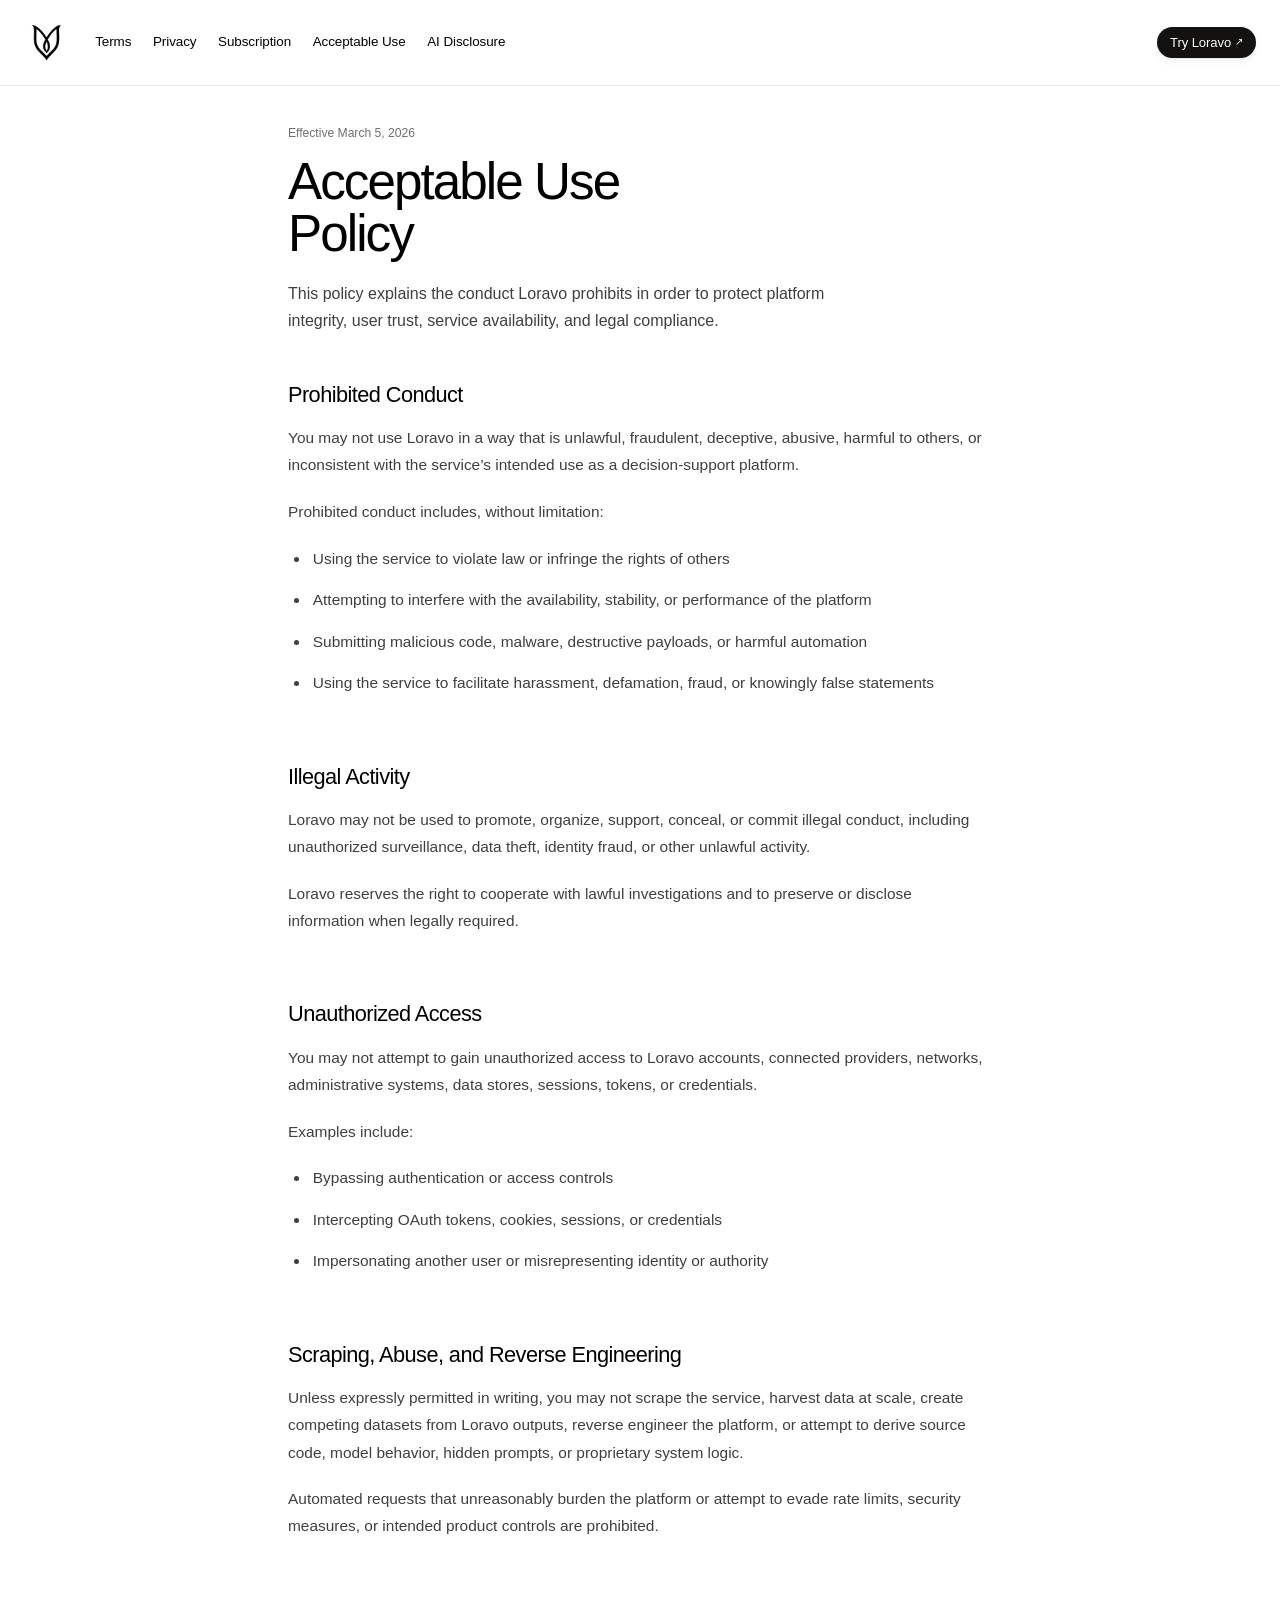
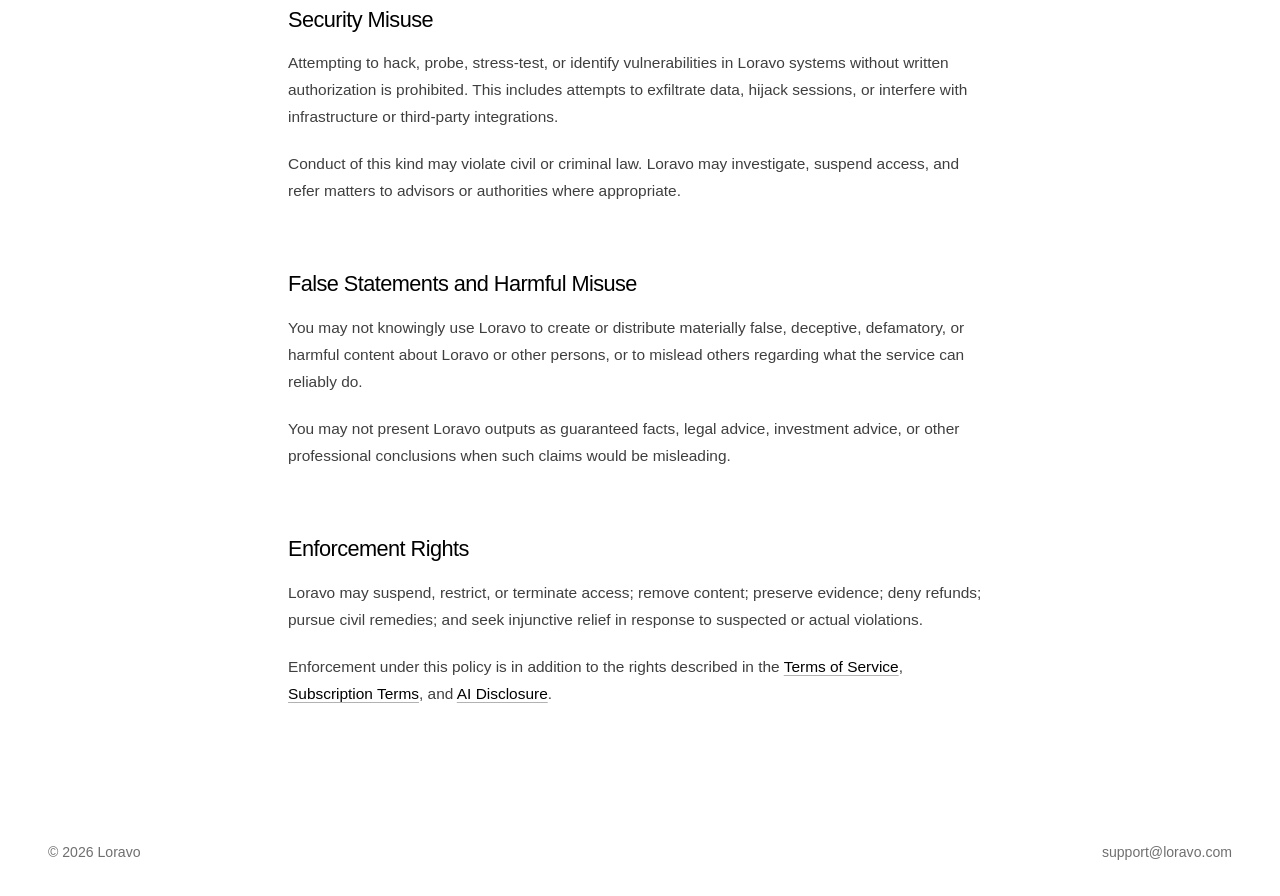
==== acceptable-use.html @ 1b4eaa08 "Update Gmail OAuth and backend" ====
<!DOCTYPE html>
<html lang="en">
<head>
  <meta charset="UTF-8" />
  <meta name="viewport" content="width=device-width, initial-scale=1.0" />
  <title>Acceptable Use Policy | Loravo Legal</title>
  <meta
    name="description"
    content="Loravo Acceptable Use Policy covering prohibited conduct, security misuse, reverse engineering, false statements, and enforcement."
  />
  <link rel="stylesheet" href="style.css" />
  <script src="script.js" defer></script>
</head>
<body data-page="Acceptable Use Policy">
  <header class="site-header">
    <div class="nav-container">
      <div class="header-left">
        <a href="index.html" class="site-logo" aria-label="Loravo home">
          <img src="logo.png" alt="Loravo logo" class="site-logo-mark" />
        </a>

        <nav class="site-nav" id="site-nav" aria-label="Legal">
          <a href="index.html">Terms</a>
          <a href="privacy.html">Privacy</a>
          <a href="subscription.html">Subscription</a>
          <a href="acceptable-use.html" class="active" aria-current="page">Acceptable Use</a>
          <a href="ai-disclosure.html">AI Disclosure</a>
        </nav>
      </div>

      <div class="header-right">
        <a href="index.html" class="site-cta">Try Loravo <span aria-hidden="true">↗</span></a>
      </div>

      <button
        class="nav-toggle"
        type="button"
        aria-expanded="false"
        aria-controls="site-nav"
        aria-label="Open navigation"
      >
        <span></span>
        <span></span>
      </button>
    </div>
  </header>

  <main class="page-shell">
    <section class="page-intro">
      <div class="title-block">
        <p class="meta">Effective March 5, 2026</p>
        <h1>Acceptable Use Policy</h1>
        <p class="intro">
          This policy explains the conduct Loravo prohibits in order to protect platform integrity, user trust,
          service availability, and legal compliance.
        </p>
      </div>
    </section>

    <article class="legal-document">
        <section id="prohibited">
          <h2>Prohibited Conduct</h2>
          <p>
            You may not use Loravo in a way that is unlawful, fraudulent, deceptive, abusive, harmful to others,
            or inconsistent with the service’s intended use as a decision-support platform.
          </p>
          <p>Prohibited conduct includes, without limitation:</p>
          <ul>
            <li>Using the service to violate law or infringe the rights of others</li>
            <li>Attempting to interfere with the availability, stability, or performance of the platform</li>
            <li>Submitting malicious code, malware, destructive payloads, or harmful automation</li>
            <li>Using the service to facilitate harassment, defamation, fraud, or knowingly false statements</li>
          </ul>
        </section>

        <section id="illegal">
          <h2>Illegal Activity</h2>
          <p>
            Loravo may not be used to promote, organize, support, conceal, or commit illegal conduct, including
            unauthorized surveillance, data theft, identity fraud, or other unlawful activity.
          </p>
          <p>
            Loravo reserves the right to cooperate with lawful investigations and to preserve or disclose information
            when legally required.
          </p>
        </section>

        <section id="access">
          <h2>Unauthorized Access</h2>
          <p>
            You may not attempt to gain unauthorized access to Loravo accounts, connected providers, networks,
            administrative systems, data stores, sessions, tokens, or credentials.
          </p>
          <p>Examples include:</p>
          <ul>
            <li>Bypassing authentication or access controls</li>
            <li>Intercepting OAuth tokens, cookies, sessions, or credentials</li>
            <li>Impersonating another user or misrepresenting identity or authority</li>
          </ul>
        </section>

        <section id="reverse">
          <h2>Scraping, Abuse, and Reverse Engineering</h2>
          <p>
            Unless expressly permitted in writing, you may not scrape the service, harvest data at scale, create
            competing datasets from Loravo outputs, reverse engineer the platform, or attempt to derive source code,
            model behavior, hidden prompts, or proprietary system logic.
          </p>
          <p>
            Automated requests that unreasonably burden the platform or attempt to evade rate limits, security measures,
            or intended product controls are prohibited.
          </p>
        </section>

        <section id="security">
          <h2>Security Misuse</h2>
          <p>
            Attempting to hack, probe, stress-test, or identify vulnerabilities in Loravo systems without written
            authorization is prohibited. This includes attempts to exfiltrate data, hijack sessions, or interfere
            with infrastructure or third-party integrations.
          </p>
          <p>
            Conduct of this kind may violate civil or criminal law. Loravo may investigate, suspend access, and refer
            matters to advisors or authorities where appropriate.
          </p>
        </section>

        <section id="harm">
          <h2>False Statements and Harmful Misuse</h2>
          <p>
            You may not knowingly use Loravo to create or distribute materially false, deceptive, defamatory, or harmful
            content about Loravo or other persons, or to mislead others regarding what the service can reliably do.
          </p>
          <p>
            You may not present Loravo outputs as guaranteed facts, legal advice, investment advice, or other
            professional conclusions when such claims would be misleading.
          </p>
        </section>

        <section id="enforcement">
          <h2>Enforcement Rights</h2>
          <p>
            Loravo may suspend, restrict, or terminate access; remove content; preserve evidence; deny refunds;
            pursue civil remedies; and seek injunctive relief in response to suspected or actual violations.
          </p>
          <p>
            Enforcement under this policy is in addition to the rights described in the
            <a href="index.html">Terms of Service</a>, <a href="subscription.html">Subscription Terms</a>,
            and <a href="ai-disclosure.html">AI Disclosure</a>.
          </p>
        </section>
    </article>
  </main>

  <footer class="site-footer">
    <div class="footer-inner">
      <p>&copy; 2026 Loravo</p>
      <a href="mailto:support@loravo.com">support@loravo.com</a>
    </div>
  </footer>
</body>
</html>
---- style.css ----
:root {
  color-scheme: light dark;
  --bg: #ffffff;
  --surface: #ffffff;
  --surface-strong: #ffffff;
  --text: #000000;
  --muted: #3f3f3f;
  --muted-soft: #6f6f6f;
  --border: rgba(0, 0, 0, 0.08);
  --border-strong: rgba(0, 0, 0, 0.14);
  --accent: #000000;
  --link: #000000;
  --link-hover: #111111;
  --shadow: 0 16px 40px rgba(0, 0, 0, 0.05);
  --focus: #2563eb;
  --header-height: 4.6rem;
  --page-width: 74rem;
  --content-width: 44rem;
  --radius: 1.1rem;
  --radius-sm: 0.875rem;
  --sans: -apple-system, BlinkMacSystemFont, "SF Pro Display", "SF Pro Text", "Helvetica Neue", Helvetica, Arial, sans-serif;
  --header-gutter: clamp(0.6rem, 1.35vw, 1.1rem);
  --header-logo-height: 44px;
  --header-logo-height-mobile: 40px;
}

@media (prefers-color-scheme: dark) {
  :root {
    --bg: #000000;
    --surface: #000000;
    --surface-strong: #000000;
    --text: #ffffff;
    --muted: #e0e0e0;
    --muted-soft: #d9d9d9;
    --border: rgba(255, 255, 255, 0.1);
    --border-strong: rgba(255, 255, 255, 0.14);
    --accent: #ffffff;
    --link: #ffffff;
    --link-hover: #ffffff;
    --shadow: 0 22px 54px rgba(0, 0, 0, 0.24);
    --focus: #93c5fd;
  }
}

*,
*::before,
*::after {
  box-sizing: border-box;
}

html {
  scroll-behavior: smooth;
  background: #ffffff !important;
  font-family: var(--sans);
}

body {
  margin: 0;
  min-width: 20rem;
  background: #ffffff !important;
  color: var(--text);
  font-family: var(--sans);
  font-weight: 400;
  line-height: 1.66;
  text-rendering: optimizeLegibility;
  -webkit-font-smoothing: antialiased;
  -moz-osx-font-smoothing: grayscale;
}

@media (prefers-color-scheme: dark) {
  html,
  body {
    background: #000000 !important;
    color: #ffffff;
  }
}

img {
  max-width: 100%;
}

a {
  color: var(--link);
  text-decoration-color: rgba(0, 0, 0, 0.3);
  text-underline-offset: 0.18em;
}

@media (prefers-color-scheme: dark) {
  a {
    text-decoration-color: rgba(250, 245, 234, 0.3);
  }
}

a:hover {
  color: var(--link-hover);
}

button,
select,
input,
textarea {
  font: inherit;
  font-family: var(--sans);
}

:focus-visible {
  outline: 0.16rem solid var(--focus);
  outline-offset: 0.18rem;
}

.site-header {
  position: sticky;
  top: 0;
  z-index: 20;
  width: 100%;
  padding: 14px 24px;
  background: #ffffff !important;
  border-bottom: 1px solid var(--border);
  box-shadow: none;
}

@media (prefers-color-scheme: dark) {
  .site-header {
    background: #000000 !important;
    border-bottom: 1px solid rgba(255, 255, 255, 0.08);
  }
}

.page-shell,
.footer-inner {
  width: min(calc(100% - 2rem), var(--page-width));
  margin: 0 auto;
}

.page-shell,
.page-container,
main,
section {
  background: transparent !important;
}

.nav-container {
  width: 100%;
  display: flex;
  align-items: center;
  justify-content: space-between;
  gap: 2rem;
  min-height: 3.55rem;
}

.header-left {
  display: flex;
  align-items: center;
  justify-content: flex-start;
  gap: 1.7rem;
  min-width: 0;
  flex: 1 1 auto;
}

.header-right {
  display: flex;
  align-items: center;
  justify-content: flex-end;
  flex-shrink: 0;
}

.site-logo {
  display: flex;
  align-items: center;
  justify-content: flex-start;
  flex-shrink: 0;
  text-decoration: none;
  min-height: 2.75rem;
}

.site-logo-mark {
  display: block;
  width: var(--header-logo-height);
  height: var(--header-logo-height);
  object-fit: contain;
  opacity: 1;
  filter: brightness(0) saturate(100%);
  transition: transform 0.2s ease, filter 0.2s ease;
}

.site-logo:hover .site-logo-mark {
  transform: translateY(-1px);
  filter: brightness(0) saturate(100%);
}

@media (prefers-color-scheme: dark) {
  .site-logo-mark {
    filter: brightness(0) invert(1);
  }

  .site-logo:hover .site-logo-mark {
    filter: brightness(0) invert(1);
  }
}

.site-nav {
  display: flex;
  align-items: center;
  gap: 1.35rem;
  justify-content: flex-start;
  flex-wrap: wrap;
}

.site-nav a {
  display: inline-flex;
  align-items: center;
  min-height: 1.6rem;
  padding: 0;
  border-radius: 0;
  border: 0;
  color: var(--link);
  font-size: 0.84rem;
  font-weight: 450;
  letter-spacing: -0.006em;
  text-decoration: none;
  transition:
    color 140ms ease,
    opacity 140ms ease;
}

.site-nav a:hover {
  color: var(--text);
  opacity: 0.82;
}

.site-nav a.active {
  color: var(--text);
  font-weight: 500;
  opacity: 1;
}

.site-cta {
  position: relative;
  display: inline-flex;
  align-items: center;
  justify-content: center;
  gap: 0.24rem;
  min-height: 1.98rem;
  padding: 0 0.76rem;
  border-radius: 999px;
  border: 1px solid rgba(24, 22, 19, 0.1);
  background: #131211;
  color: #ffffff;
  font-size: 0.82rem;
  font-weight: 530;
  letter-spacing: -0.008em;
  text-decoration: none;
  overflow: hidden;
  box-shadow: 0 1px 2px rgba(24, 22, 19, 0.05), 0 4px 10px rgba(24, 22, 19, 0.05);
  transition:
    transform 180ms ease,
    box-shadow 180ms ease,
    background-color 180ms ease,
    border-color 180ms ease,
    color 180ms ease;
}

.site-cta::after {
  content: "";
  position: absolute;
  top: 0;
  left: -120%;
  width: 60%;
  height: 100%;
  background: linear-gradient(
    120deg,
    transparent 0%,
    rgba(255, 255, 255, 0.22) 50%,
    transparent 100%
  );
  transform: skewX(-20deg);
  pointer-events: none;
}

.site-cta:hover {
  color: #ffffff;
  transform: translateY(-1px);
  background: #0f0f0e;
  border-color: rgba(24, 22, 19, 0.12);
  box-shadow: 0 1px 3px rgba(24, 22, 19, 0.07), 0 7px 16px rgba(24, 22, 19, 0.07);
}

.site-cta:active {
  transform: scale(0.97);
}

.site-cta:active::after {
  animation: loravo-shine 0.45s ease;
}

.site-cta span {
  font-size: 0.74em;
  transform: translateY(-0.01em);
}

@media (prefers-color-scheme: dark) {
  .site-cta::after {
    background: linear-gradient(
      120deg,
      transparent 0%,
      rgba(0, 0, 0, 0.12) 50%,
      transparent 100%
    );
  }

  .site-cta {
    background: #ffffff;
    color: #000000;
    border-color: #ffffff;
    box-shadow: 0 1px 2px rgba(0, 0, 0, 0.1), 0 5px 12px rgba(0, 0, 0, 0.09);
  }

  .site-cta:hover {
    background: #ffffff;
    color: #000000;
    border-color: #ffffff;
    box-shadow: 0 1px 3px rgba(0, 0, 0, 0.12), 0 7px 16px rgba(0, 0, 0, 0.1);
  }

  .site-nav a {
    color: #ffffff;
    opacity: 1;
  }

  .site-nav a:hover,
  .site-nav a.active {
    color: #ffffff;
    opacity: 1;
  }

  h1,
  h2,
  h3,
  .meta {
    color: #ffffff;
  }

  .legal-document p,
  .legal-document li,
  .intro,
  .footer-inner p,
  .footer-inner a {
    color: #e0e0e0;
  }
}

@keyframes loravo-shine {
  0% {
    left: -120%;
  }

  100% {
    left: 140%;
  }
}

.nav-toggle {
  display: none;
  margin-left: auto;
  width: 2.75rem;
  height: 2.75rem;
  padding: 0;
  border: 1px solid var(--border);
  border-radius: 999px;
  background: var(--surface);
  color: var(--text);
  align-items: center;
  justify-content: center;
  cursor: pointer;
}

.nav-toggle span {
  position: absolute;
  width: 1rem;
  height: 0.1rem;
  background: currentColor;
  border-radius: 999px;
  transition: transform 140ms ease, opacity 140ms ease;
}

.nav-toggle span:first-child {
  transform: translateY(-0.2rem);
}

.nav-toggle span:last-child {
  transform: translateY(0.2rem);
}

.nav-toggle[aria-expanded="true"] span:first-child {
  transform: rotate(45deg);
}

.nav-toggle[aria-expanded="true"] span:last-child {
  transform: rotate(-45deg);
}

.page-shell {
  padding: 2.35rem 0 5.8rem;
}

.page-intro {
  margin-bottom: 3rem;
}

.title-block {
  max-width: var(--content-width);
  margin: 0 auto;
}

.meta {
  margin: 0 0 0.8rem;
  color: var(--muted-soft);
  font-size: 0.76rem;
  font-weight: 450;
  letter-spacing: -0.002em;
  text-transform: none;
}

h1,
h2,
h3 {
  margin: 0;
  line-height: 1.08;
  letter-spacing: -0.035em;
  font-family: var(--sans);
  font-weight: 500;
}

h1 {
  max-width: 16ch;
  font-size: clamp(2.3rem, 4vw, 3.85rem);
  line-height: 1;
  letter-spacing: -0.038em;
  font-weight: 500;
}

.intro {
  margin: 1.3rem 0 0;
  max-width: 36rem;
  color: var(--muted);
  font-size: 1rem;
  line-height: 1.72;
  font-weight: 400;
}

.legal-document {
  min-width: 0;
  max-width: var(--content-width);
  margin: 0 auto;
}

.legal-document section + section {
  margin-top: 4.25rem;
}

.legal-document h2 {
  margin-bottom: 1.05rem;
  font-size: clamp(1.34rem, 1.7vw, 1.68rem);
  line-height: 1.14;
  letter-spacing: -0.026em;
  font-weight: 500;
}

.legal-document h3 {
  margin-top: 1.9rem;
  margin-bottom: 0.8rem;
  font-size: 0.99rem;
  line-height: 1.24;
  font-weight: 500;
}

.legal-document p,
.legal-document li {
  color: var(--muted);
  font-size: 0.965rem;
  line-height: 1.76;
  font-weight: 400;
}

.legal-document p {
  margin: 0 0 1.22rem;
}

.legal-document ul,
.legal-document ol {
  margin: 0 0 1.55rem 1.35rem;
  padding: 0;
}

.legal-document li {
  margin-bottom: 0.9rem;
  padding-left: 0.2rem;
}

.policy-grid {
  display: grid;
  grid-template-columns: repeat(2, minmax(0, 1fr));
  gap: 1rem;
  margin-top: 1rem;
}

.policy-card,
.callout {
  display: flex;
  flex-direction: column;
  gap: 0.45rem;
  padding: 1rem 1.05rem;
  border: 1px solid var(--border);
  border-radius: var(--radius-sm);
  background: var(--surface);
  box-shadow: var(--shadow);
}

.policy-card {
  text-decoration: none;
}

.policy-card strong,
.callout strong {
  color: var(--text);
  font-size: 0.93rem;
}

.policy-card span,
.callout span {
  color: var(--muted);
  font-size: 0.9rem;
  line-height: 1.55;
}

.site-footer {
  border-top: none !important;
  background: transparent;
  box-shadow: none !important;
}

main,
section {
  border-bottom: none !important;
  box-shadow: none !important;
}

.footer-inner {
  display: flex;
  align-items: center;
  justify-content: space-between;
  gap: 1rem;
  padding: 1.35rem 0 2rem;
}

.footer-inner p,
.footer-inner a {
  margin: 0;
  color: var(--muted-soft);
  font-size: 0.88rem;
  text-decoration: none;
}

.footer-inner a:hover {
  color: var(--text);
}

@media (max-width: 52rem) {
  .nav-container {
    flex-wrap: wrap;
    justify-content: space-between;
    gap: 0.8rem;
  }

  .header-left {
    flex: 1 1 auto;
    min-width: 0;
    gap: 0.65rem;
  }

  .header-right {
    order: 2;
  }

  .nav-toggle {
    position: relative;
    display: inline-flex;
    order: 3;
  }

  .site-nav {
    display: none;
    width: 100%;
    order: 4;
    padding-top: 0.85rem;
    flex-direction: column;
    align-items: stretch;
    gap: 0.35rem;
  }

  .site-nav.open {
    display: flex;
  }

  .site-nav a {
    justify-content: center;
    min-height: 2.35rem;
    padding: 0;
  }

  .site-cta {
    min-height: 1.88rem;
    padding: 0 0.72rem;
    font-size: 0.78rem;
  }

  .footer-inner {
    flex-direction: column;
    align-items: stretch;
  }

  .policy-grid {
    grid-template-columns: 1fr;
  }

  .site-header {
    padding: 12px 18px;
  }

  .site-logo {
    min-height: var(--header-logo-height-mobile);
  }

  .site-logo-mark {
    width: var(--header-logo-height-mobile);
    height: var(--header-logo-height-mobile);
  }
}

@media (max-width: 40rem) {
  .page-shell {
    padding-top: 1.75rem;
    padding-bottom: 4rem;
  }

  h1 {
    font-size: 2.08rem;
  }

  .intro,
  .legal-document p,
  .legal-document li {
    font-size: 0.94rem;
  }
}
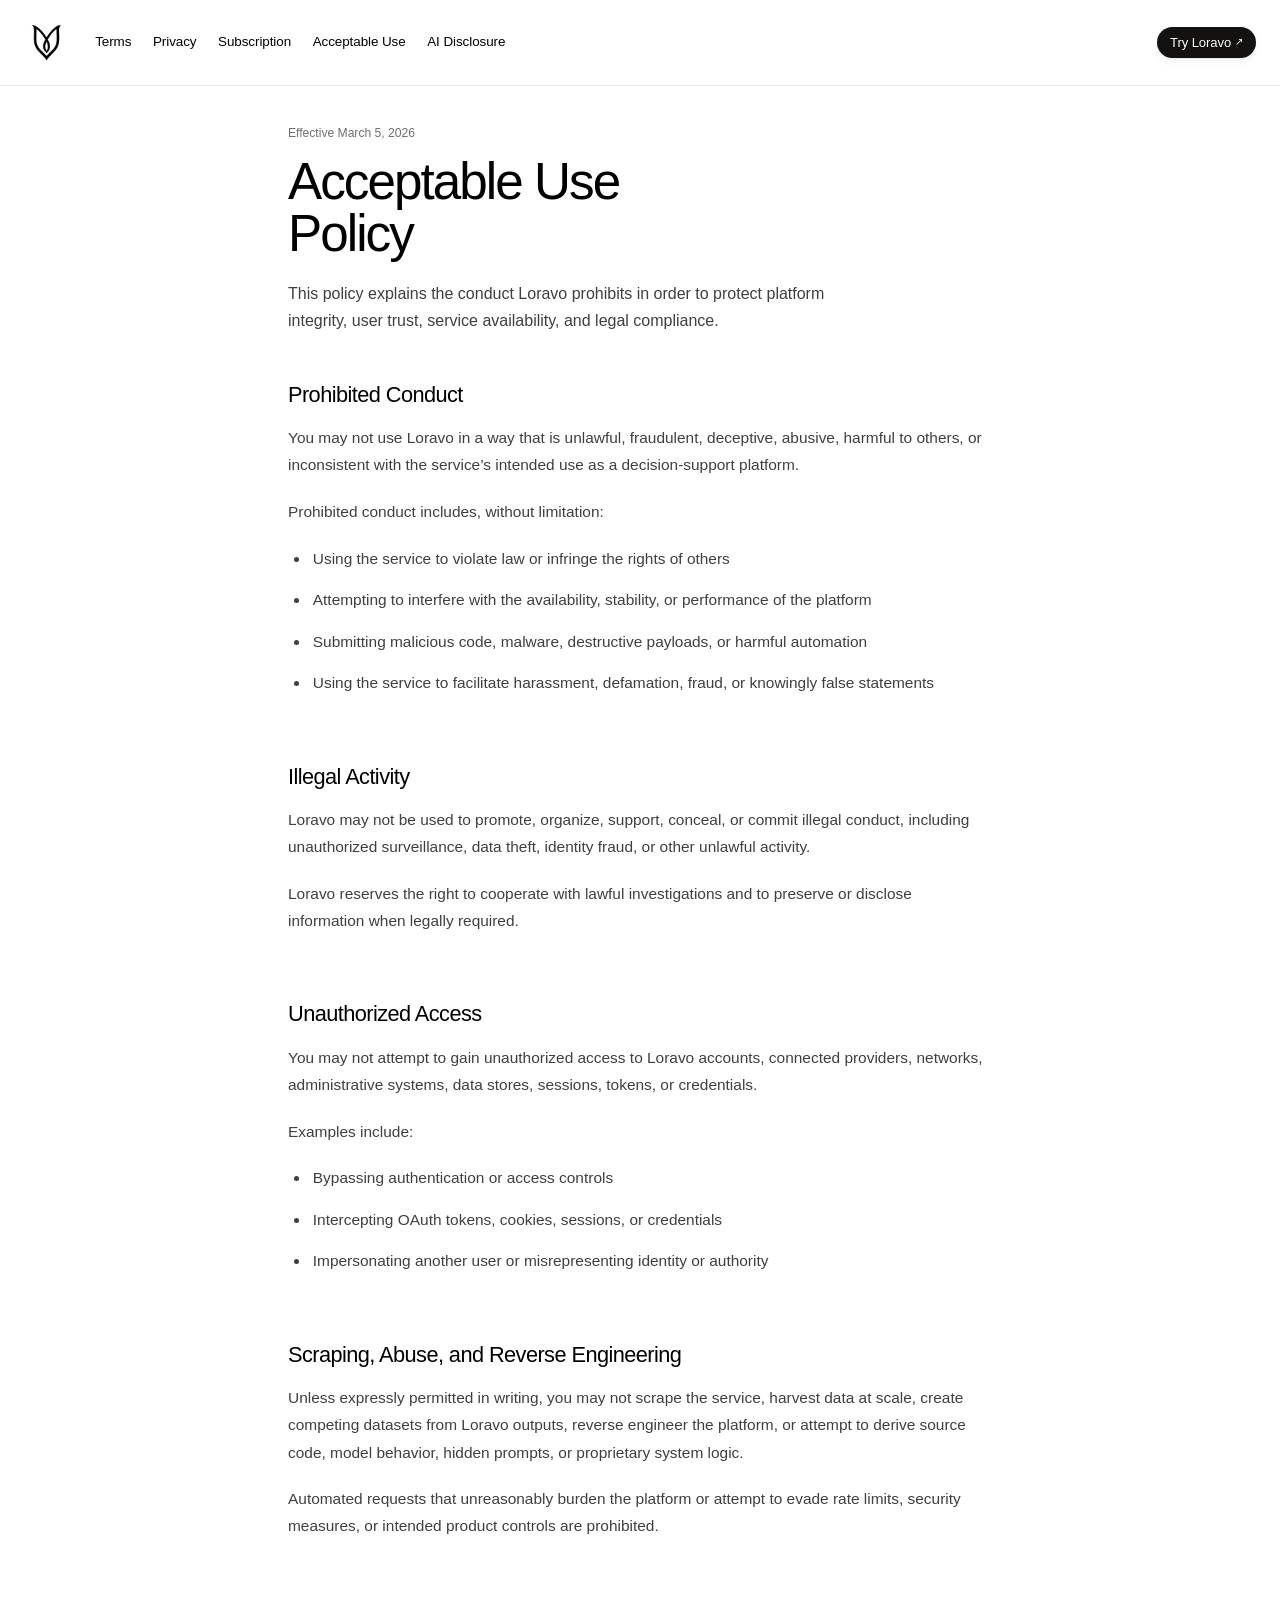
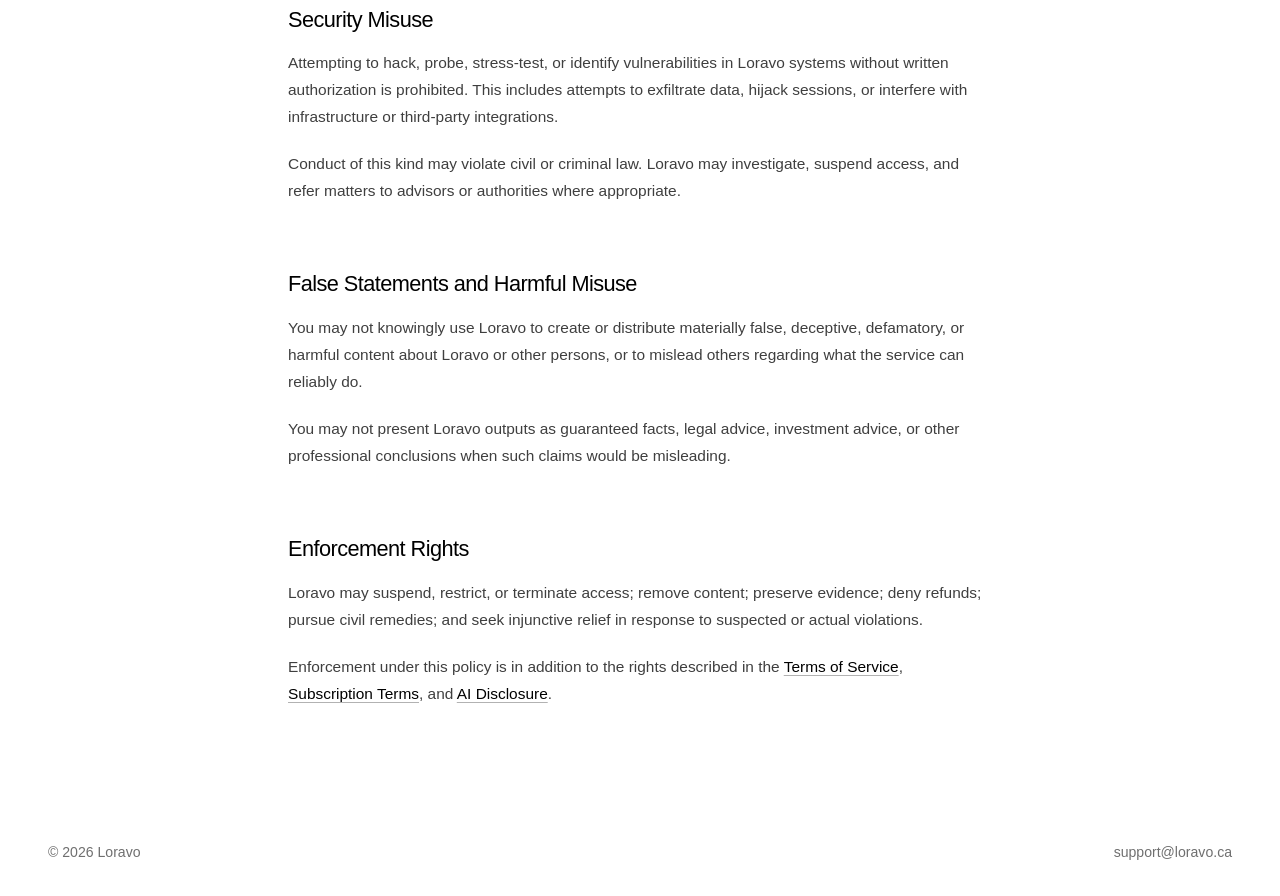
==== commit c8ecd42d: "Update Gmail OAuth and backend" ====
--- a/acceptable-use.html
+++ b/acceptable-use.html
@@ -155,7 +155,7 @@
   <footer class="site-footer">
     <div class="footer-inner">
       <p>&copy; 2026 Loravo</p>
-      <a href="mailto:support@loravo.com">support@loravo.com</a>
+      <a href="mailto:support@loravo.ca">support@loravo.ca</a>
     </div>
   </footer>
 </body>
